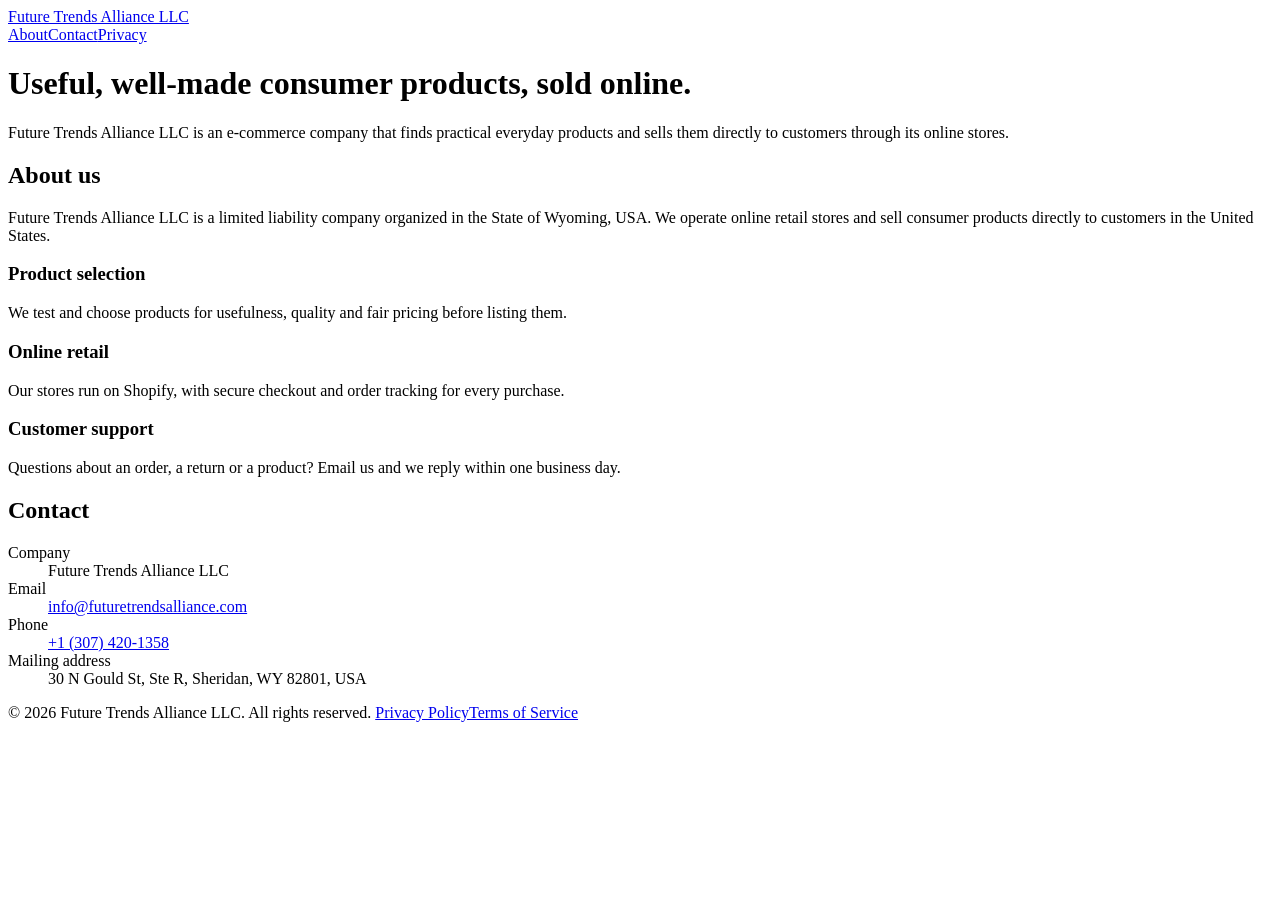
==== index.html @ 81584d47 "Create index.html" ====
<!DOCTYPE html>
<html lang="en">
<head>
<meta charset="utf-8">
<meta name="viewport" content="width=device-width, initial-scale=1">
<title>Future Trends Alliance LLC</title>
<meta name="description" content="Future Trends Alliance LLC is a Wyoming e-commerce company selling consumer products online.">
<link rel="stylesheet" href="style.css">
</head>
<body>
<header><div class="wrap">
  <a class="brand" href="/">Future Trends Alliance LLC</a>
  <nav><a href="#about">About</a><a href="#contact">Contact</a><a href="privacy.html">Privacy</a></nav>
</div></header>

<div class="hero"><div class="wrap">
  <h1>Useful, well-made consumer products, sold online.</h1>
  <p>Future Trends Alliance LLC is an e-commerce company that finds practical everyday products and sells them directly to customers through its online stores.</p>
</div></div>

<section id="about"><div class="wrap">
  <h2>About us</h2>
  <p>Future Trends Alliance LLC is a limited liability company organized in the State of Wyoming, USA. We operate online retail stores and sell consumer products directly to customers in the United States.</p>
  <div class="grid">
    <div class="card"><h3>Product selection</h3><p>We test and choose products for usefulness, quality and fair pricing before listing them.</p></div>
    <div class="card"><h3>Online retail</h3><p>Our stores run on Shopify, with secure checkout and order tracking for every purchase.</p></div>
    <div class="card"><h3>Customer support</h3><p>Questions about an order, a return or a product? Email us and we reply within one business day.</p></div>
  </div>
</div></section>

<section id="contact"><div class="wrap">
  <h2>Contact</h2>
  <dl>
    <dt>Company</dt><dd>Future Trends Alliance LLC</dd>
    <dt>Email</dt><dd><a href="mailto:info@futuretrendsalliance.com">info@futuretrendsalliance.com</a></dd>
    <dt>Phone</dt><dd><a href="tel:+13074201358">+1 (307) 420-1358</a></dd>
    <dt>Mailing address</dt><dd>30 N Gould St, Ste R, Sheridan, WY 82801, USA</dd>
  </dl>
</div></section>

<footer><div class="wrap">
  <span>© 2026 Future Trends Alliance LLC. All rights reserved.</span>
  <span><a href="privacy.html">Privacy Policy</a><a href="terms.html">Terms of Service</a></span>
</div></footer>
</body>
</html>
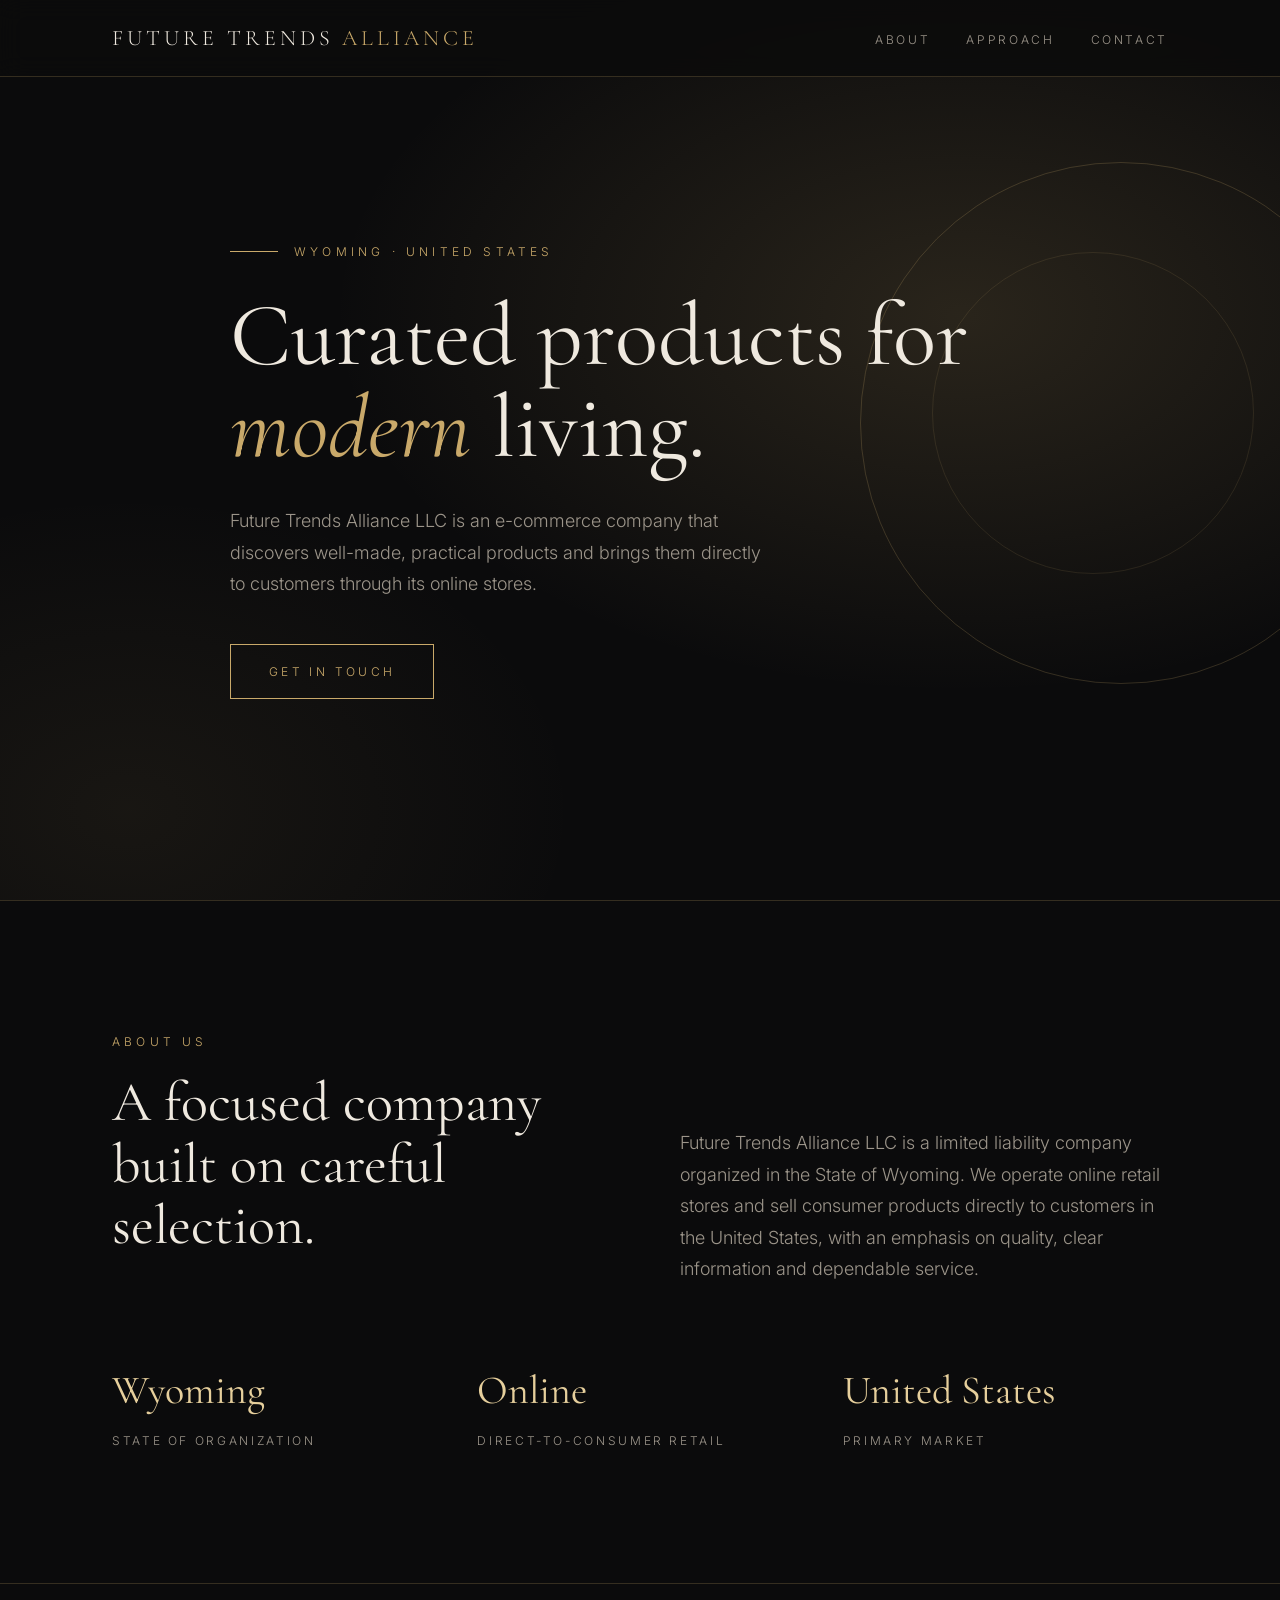
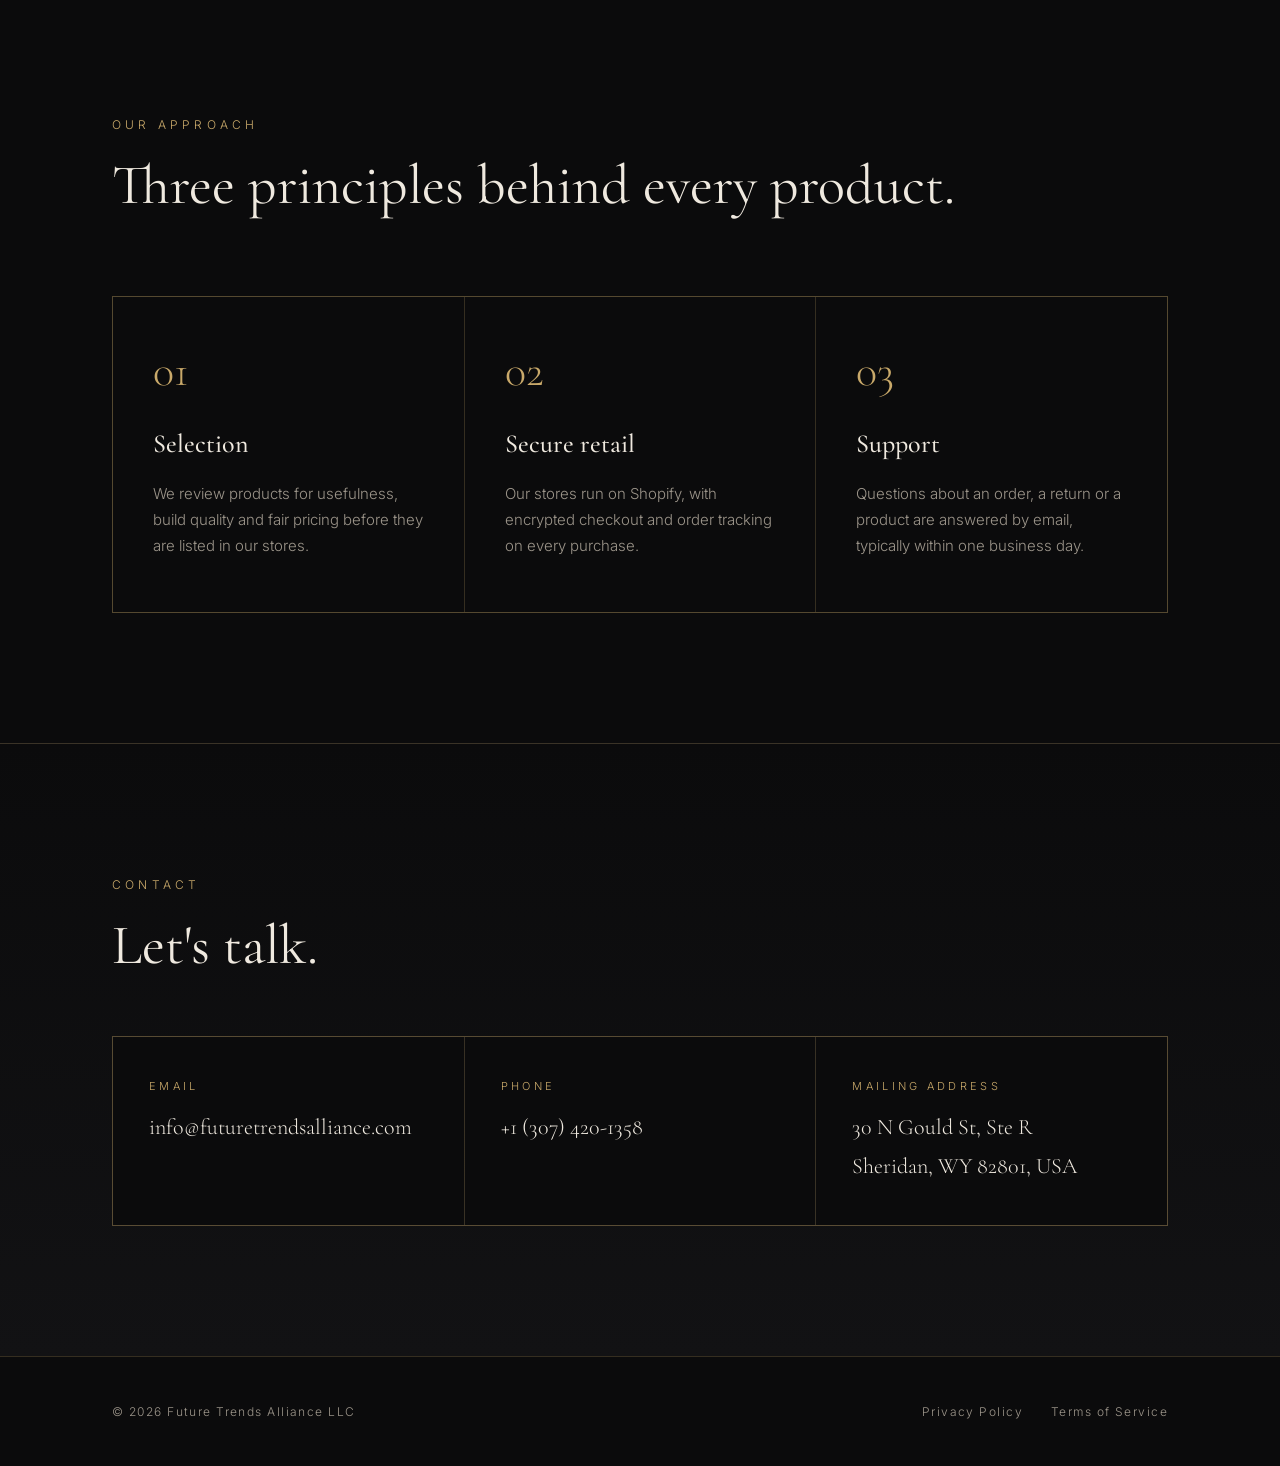
==== commit 0fc4f93a: "Update index.html" ====
--- a/index.html
+++ b/index.html
@@ -4,42 +4,59 @@
 <meta charset="utf-8">
 <meta name="viewport" content="width=device-width, initial-scale=1">
 <title>Future Trends Alliance LLC</title>
-<meta name="description" content="Future Trends Alliance LLC is a Wyoming e-commerce company selling consumer products online.">
+<meta name="description" content="Future Trends Alliance LLC is a Wyoming e-commerce company curating and selling consumer products online.">
 <link rel="stylesheet" href="style.css">
 </head>
 <body>
 <header><div class="wrap">
-  <a class="brand" href="/">Future Trends Alliance LLC</a>
-  <nav><a href="#about">About</a><a href="#contact">Contact</a><a href="privacy.html">Privacy</a></nav>
+  <a class="brand" href="/">Future Trends <span>Alliance</span></a>
+  <nav><a href="#about">About</a><a href="#approach">Approach</a><a href="#contact">Contact</a></nav>
 </div></header>
 
 <div class="hero"><div class="wrap">
-  <h1>Useful, well-made consumer products, sold online.</h1>
-  <p>Future Trends Alliance LLC is an e-commerce company that finds practical everyday products and sells them directly to customers through its online stores.</p>
+  <div class="eyebrow">Wyoming · United States</div>
+  <h1>Curated products for <em>modern</em> living.</h1>
+  <p>Future Trends Alliance LLC is an e-commerce company that discovers well-made, practical products and brings them directly to customers through its online stores.</p>
+  <a class="btn" href="#contact">Get in touch</a>
 </div></div>
 
 <section id="about"><div class="wrap">
-  <h2>About us</h2>
-  <p>Future Trends Alliance LLC is a limited liability company organized in the State of Wyoming, USA. We operate online retail stores and sell consumer products directly to customers in the United States.</p>
-  <div class="grid">
-    <div class="card"><h3>Product selection</h3><p>We test and choose products for usefulness, quality and fair pricing before listing them.</p></div>
-    <div class="card"><h3>Online retail</h3><p>Our stores run on Shopify, with secure checkout and order tracking for every purchase.</p></div>
-    <div class="card"><h3>Customer support</h3><p>Questions about an order, a return or a product? Email us and we reply within one business day.</p></div>
+  <div class="split">
+    <div>
+      <div class="label">About us</div>
+      <h2 class="serif">A focused company built on careful selection.</h2>
+    </div>
+    <p class="lead">Future Trends Alliance LLC is a limited liability company organized in the State of Wyoming. We operate online retail stores and sell consumer products directly to customers in the United States, with an emphasis on quality, clear information and dependable service.</p>
+  </div>
+  <div class="stats">
+    <div class="stat"><b>Wyoming</b><span>State of organization</span></div>
+    <div class="stat"><b>Online</b><span>Direct-to-consumer retail</span></div>
+    <div class="stat"><b>United States</b><span>Primary market</span></div>
   </div>
 </div></section>
 
-<section id="contact"><div class="wrap">
-  <h2>Contact</h2>
-  <dl>
-    <dt>Company</dt><dd>Future Trends Alliance LLC</dd>
-    <dt>Email</dt><dd><a href="mailto:info@futuretrendsalliance.com">info@futuretrendsalliance.com</a></dd>
-    <dt>Phone</dt><dd><a href="tel:+13074201358">+1 (307) 420-1358</a></dd>
-    <dt>Mailing address</dt><dd>30 N Gould St, Ste R, Sheridan, WY 82801, USA</dd>
-  </dl>
+<section id="approach"><div class="wrap">
+  <div class="label">Our approach</div>
+  <h2 class="serif">Three principles behind every product.</h2>
+  <div class="grid">
+    <div class="card"><span class="num">01</span><h3>Selection</h3><p>We review products for usefulness, build quality and fair pricing before they are listed in our stores.</p></div>
+    <div class="card"><span class="num">02</span><h3>Secure retail</h3><p>Our stores run on Shopify, with encrypted checkout and order tracking on every purchase.</p></div>
+    <div class="card"><span class="num">03</span><h3>Support</h3><p>Questions about an order, a return or a product are answered by email, typically within one business day.</p></div>
+  </div>
+</div></section>
+
+<section id="contact" class="contact"><div class="wrap">
+  <div class="label">Contact</div>
+  <h2 class="serif">Let's talk.</h2>
+  <div class="contact-grid">
+    <div><small>Email</small><a href="mailto:info@futuretrendsalliance.com">info@futuretrendsalliance.com</a></div>
+    <div><small>Phone</small><a href="tel:+13074201358">+1 (307) 420-1358</a></div>
+    <div><small>Mailing address</small><p>30 N Gould St, Ste R<br>Sheridan, WY 82801, USA</p></div>
+  </div>
 </div></section>
 
 <footer><div class="wrap">
-  <span>© 2026 Future Trends Alliance LLC. All rights reserved.</span>
+  <span>© 2026 Future Trends Alliance LLC</span>
   <span><a href="privacy.html">Privacy Policy</a><a href="terms.html">Terms of Service</a></span>
 </div></footer>
 </body>
--- a/style.css
+++ b/style.css
@@ -0,0 +1,55 @@
+@import url('https://fonts.googleapis.com/css2?family=Cormorant+Garamond:wght@400;500;600&family=Inter:wght@300;400;500&display=swap');
+:root{--bg:#0b0b0c;--bg2:#121214;--line:rgba(201,169,106,.22);--gold:#c9a96a;--gold2:#e6cf9c;--text:#efe9df;--muted:#9c958a}
+*{box-sizing:border-box;margin:0;padding:0}
+html{scroll-behavior:smooth}
+body{font-family:Inter,-apple-system,"Segoe UI",Roboto,sans-serif;font-weight:300;color:var(--text);background:var(--bg);line-height:1.75;-webkit-font-smoothing:antialiased}
+a{color:var(--gold);text-decoration:none;transition:color .3s}a:hover{color:var(--gold2)}
+.wrap{max-width:1120px;margin:0 auto;padding:0 32px}
+.serif{font-family:"Cormorant Garamond",Georgia,serif}
+header{position:fixed;top:0;left:0;right:0;z-index:10;background:rgba(11,11,12,.82);backdrop-filter:blur(12px);border-bottom:1px solid var(--line)}
+header .wrap{display:flex;justify-content:space-between;align-items:center;height:76px}
+.brand{font-family:"Cormorant Garamond",serif;font-size:22px;letter-spacing:.18em;text-transform:uppercase;color:var(--text)}
+.brand span{color:var(--gold)}
+nav a{margin-left:36px;color:var(--muted);font-size:12px;letter-spacing:.22em;text-transform:uppercase}
+nav a:hover{color:var(--gold)}
+.hero{min-height:100vh;display:flex;align-items:center;position:relative;overflow:hidden;padding:140px 0 100px;
+  background:radial-gradient(ellipse 70% 60% at 75% 35%,rgba(201,169,106,.16),transparent 70%),radial-gradient(ellipse 50% 50% at 10% 90%,rgba(201,169,106,.07),transparent 70%),var(--bg)}
+.hero::after{content:"";position:absolute;right:-8%;top:18%;width:520px;height:520px;border:1px solid var(--line);border-radius:50%}
+.hero::before{content:"";position:absolute;right:2%;top:28%;width:320px;height:320px;border:1px solid rgba(201,169,106,.12);border-radius:50%}
+.eyebrow{font-size:12px;letter-spacing:.35em;text-transform:uppercase;color:var(--gold);margin-bottom:28px;display:flex;align-items:center;gap:16px}
+.eyebrow::before{content:"";width:48px;height:1px;background:var(--gold)}
+.hero h1{font-family:"Cormorant Garamond",serif;font-weight:400;font-size:clamp(44px,7vw,92px);line-height:1.02;max-width:820px;margin-bottom:32px;position:relative;z-index:1}
+.hero h1 em{font-style:italic;color:var(--gold)}
+.hero p{font-size:18px;color:var(--muted);max-width:540px;position:relative;z-index:1}
+.btn{display:inline-block;margin-top:44px;padding:16px 38px;border:1px solid var(--gold);color:var(--gold);font-size:12px;letter-spacing:.28em;text-transform:uppercase;position:relative;z-index:1;transition:all .35s}
+.btn:hover{background:var(--gold);color:var(--bg)}
+section{padding:130px 0;border-top:1px solid var(--line)}
+.label{font-size:12px;letter-spacing:.35em;text-transform:uppercase;color:var(--gold);margin-bottom:20px}
+h2{font-family:"Cormorant Garamond",serif;font-weight:400;font-size:clamp(34px,4.5vw,56px);line-height:1.1;margin-bottom:28px}
+.lead{font-size:18px;color:var(--muted);max-width:680px}
+.split{display:grid;grid-template-columns:1fr 1fr;gap:80px;align-items:end}
+.grid{display:grid;grid-template-columns:repeat(3,1fr);gap:1px;background:var(--line);margin-top:80px;border:1px solid var(--line)}
+.card{background:var(--bg);padding:52px 40px;transition:background .4s}
+.card:hover{background:var(--bg2)}
+.num{font-family:"Cormorant Garamond",serif;font-size:44px;color:var(--gold);line-height:1;margin-bottom:28px;display:block}
+.card h3{font-family:"Cormorant Garamond",serif;font-weight:500;font-size:26px;margin-bottom:14px}
+.card p{color:var(--muted);font-size:15px}
+.stats{display:grid;grid-template-columns:repeat(3,1fr);gap:40px;margin-top:70px}
+.stat b{display:block;font-family:"Cormorant Garamond",serif;font-weight:400;font-size:40px;color:var(--gold2)}
+.stat span{font-size:12px;letter-spacing:.22em;text-transform:uppercase;color:var(--muted)}
+.contact{background:linear-gradient(180deg,var(--bg),var(--bg2))}
+.contact-grid{display:grid;grid-template-columns:repeat(3,1fr);gap:1px;background:var(--line);border:1px solid var(--line);margin-top:60px}
+.contact-grid div{background:var(--bg);padding:40px 36px}
+.contact-grid small{display:block;font-size:11px;letter-spacing:.3em;text-transform:uppercase;color:var(--gold);margin-bottom:12px}
+.contact-grid a,.contact-grid p{font-family:"Cormorant Garamond",serif;font-size:22px;color:var(--text)}
+footer{padding:44px 0;border-top:1px solid var(--line);font-size:12px;letter-spacing:.12em;color:var(--muted)}
+footer .wrap{display:flex;justify-content:space-between;flex-wrap:wrap;gap:16px}
+footer a{color:var(--muted);margin-left:28px}footer a:hover{color:var(--gold)}
+.doc{padding:170px 0 110px}
+.doc h1{font-family:"Cormorant Garamond",serif;font-weight:400;font-size:clamp(40px,5vw,64px);margin-bottom:10px}
+.doc .date{color:var(--gold);font-size:12px;letter-spacing:.25em;text-transform:uppercase;margin-bottom:50px}
+.doc h2{font-size:28px;margin:44px 0 12px}
+.doc p,.doc li{color:var(--muted);margin-bottom:12px;max-width:760px}
+.doc ul{padding-left:22px}.doc li::marker{color:var(--gold)}
+@media(max-width:860px){.split,.grid,.stats,.contact-grid{grid-template-columns:1fr}.split{gap:20px}nav a{margin-left:18px;font-size:11px}.hero::after,.hero::before{display:none}section{padding:90px 0}}
+@media(max-width:520px){nav a:not(:last-child){display:none}.brand{font-size:17px}}
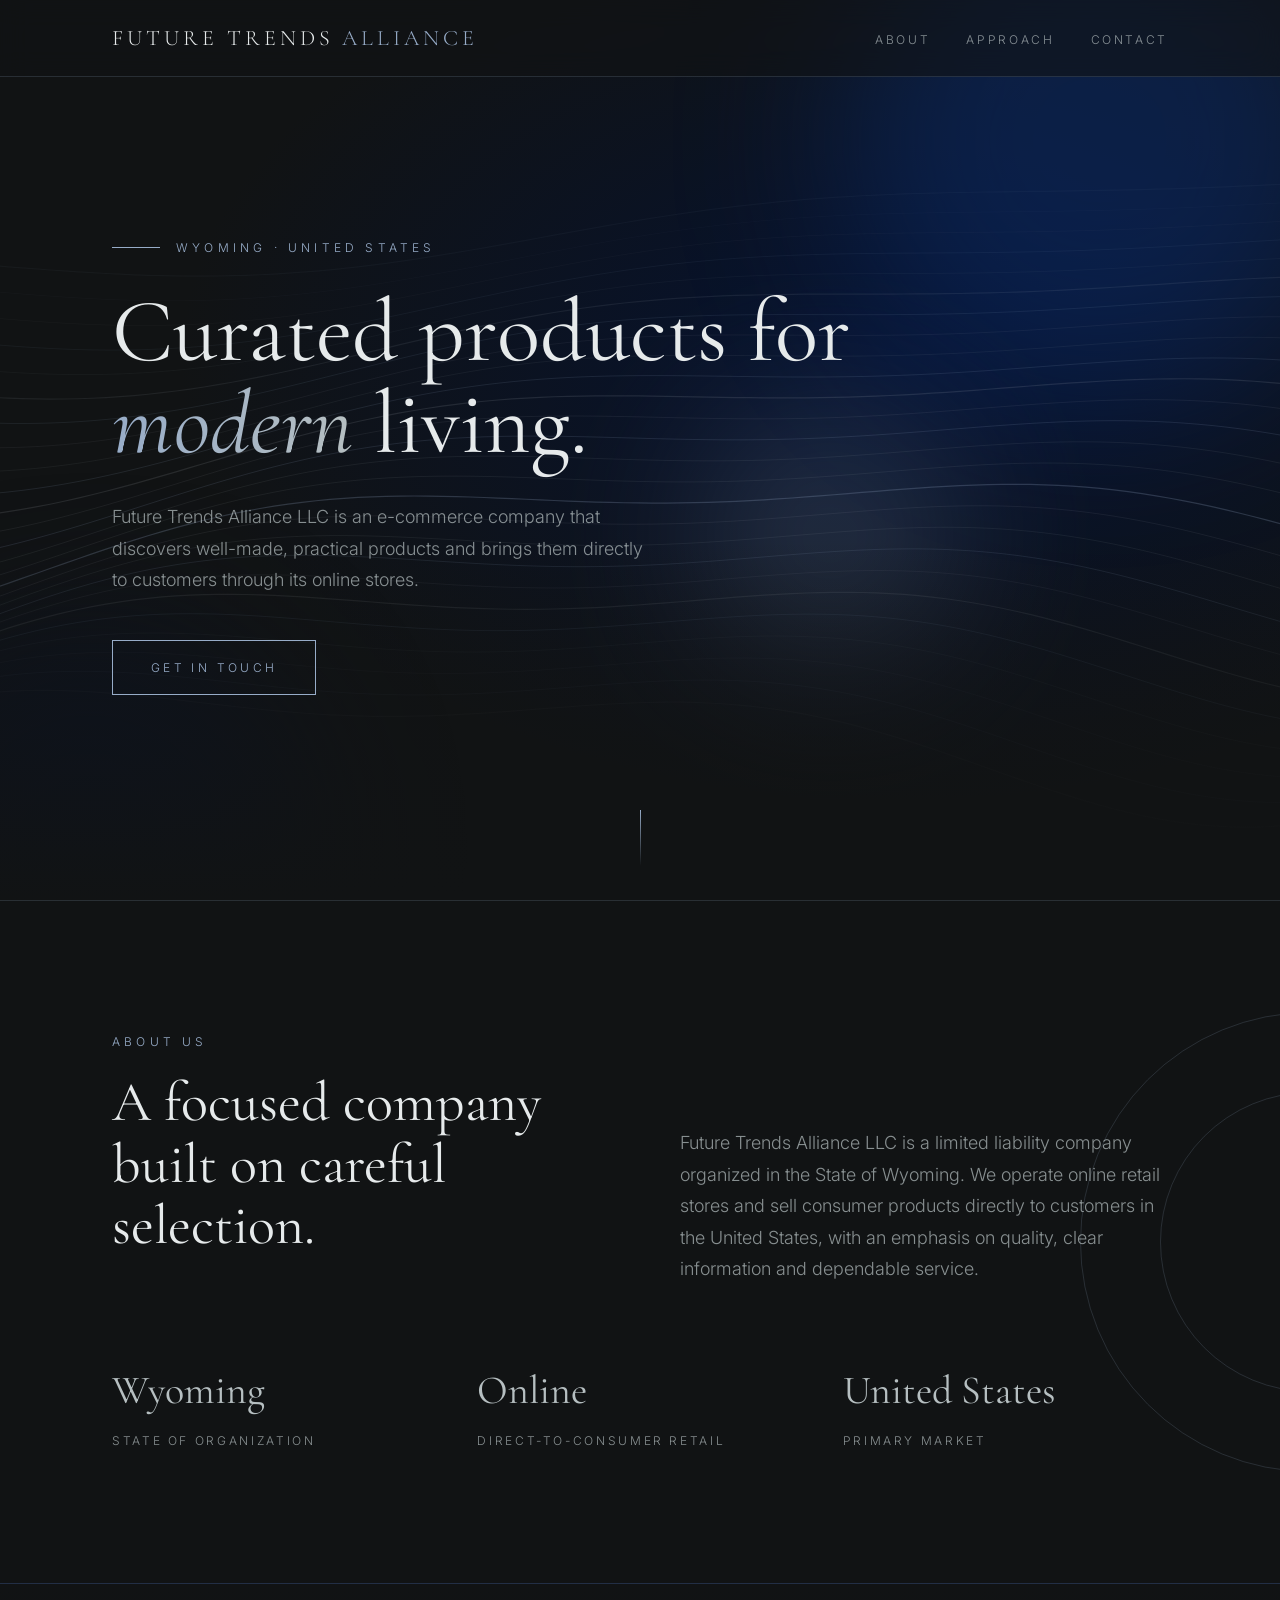
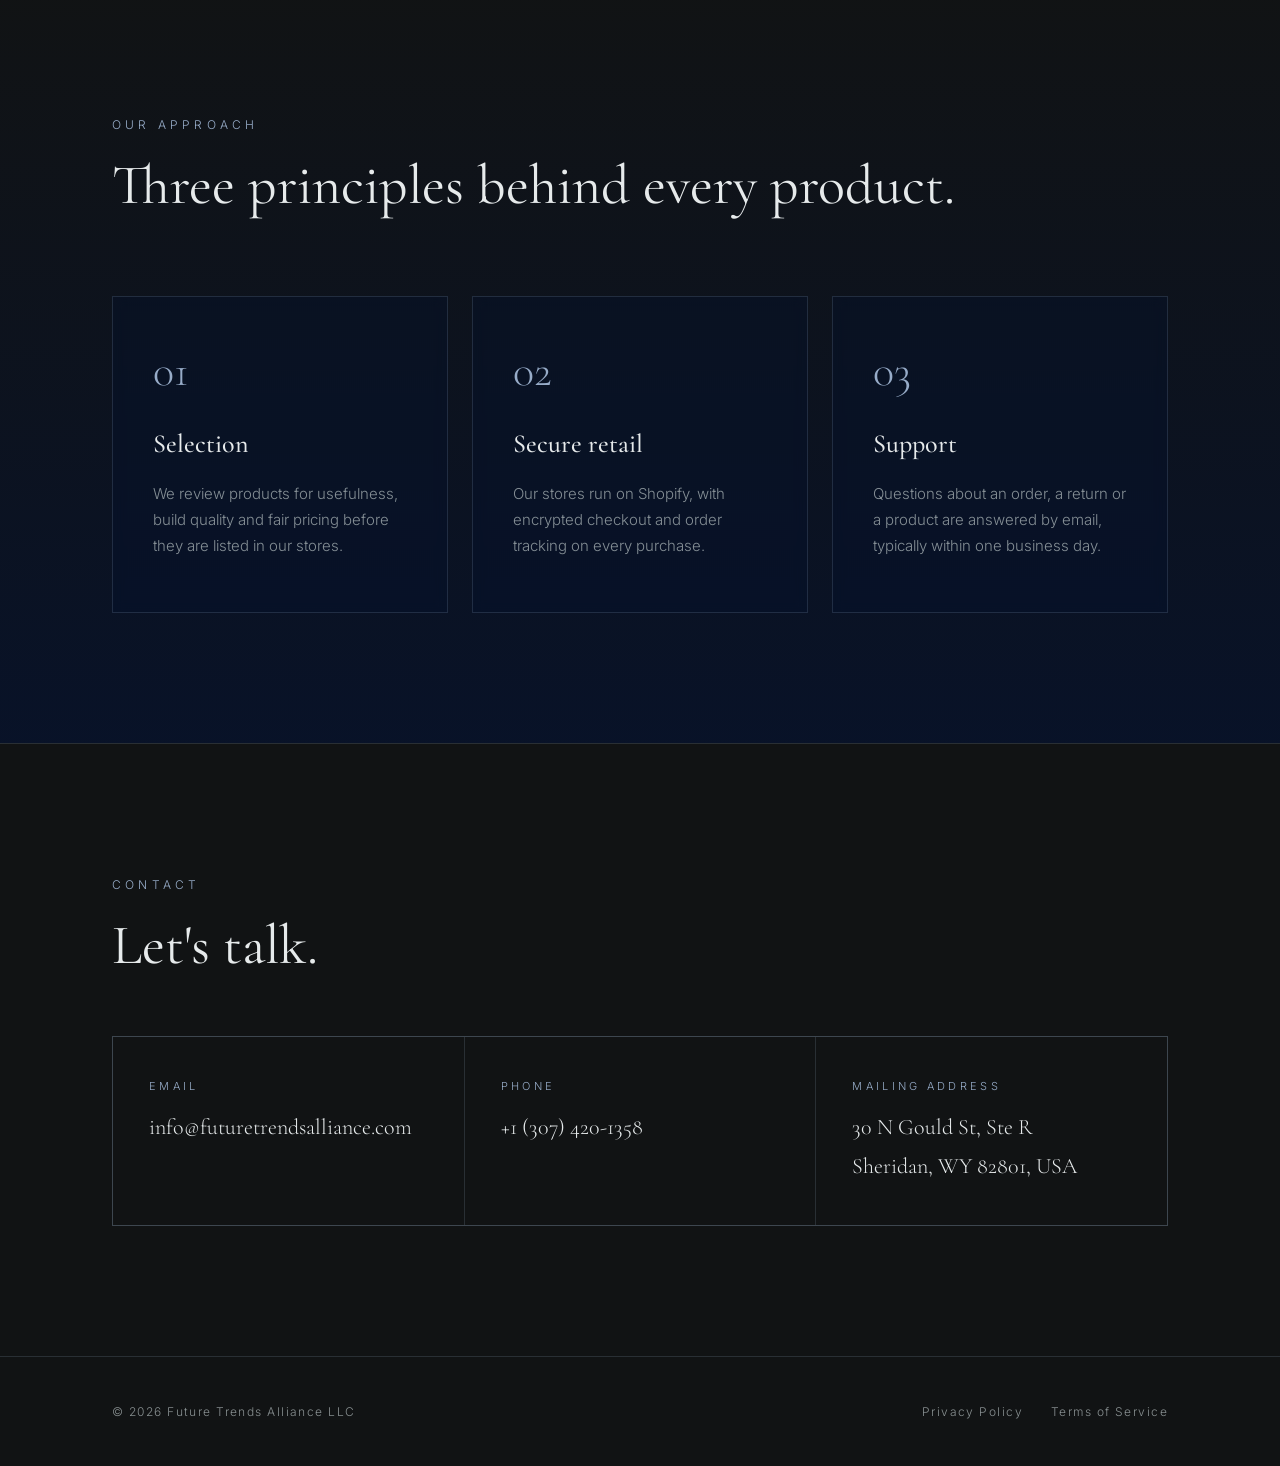
==== commit 037bffba: "Update index.html" ====
--- a/index.html
+++ b/index.html
@@ -5,7 +5,9 @@
 <meta name="viewport" content="width=device-width, initial-scale=1">
 <title>Future Trends Alliance LLC</title>
 <meta name="description" content="Future Trends Alliance LLC is a Wyoming e-commerce company curating and selling consumer products online.">
+<meta name="theme-color" content="#111314">
 <link rel="stylesheet" href="style.css">
+<script>document.documentElement.className="js"</script>
 </head>
 <body>
 <header><div class="wrap">
@@ -13,42 +15,50 @@
   <nav><a href="#about">About</a><a href="#approach">Approach</a><a href="#contact">Contact</a></nav>
 </div></header>
 
-<div class="hero"><div class="wrap">
-  <div class="eyebrow">Wyoming · United States</div>
-  <h1>Curated products for <em>modern</em> living.</h1>
-  <p>Future Trends Alliance LLC is an e-commerce company that discovers well-made, practical products and brings them directly to customers through its online stores.</p>
-  <a class="btn" href="#contact">Get in touch</a>
-</div></div>
+<div class="hero">
+  <div class="blob b1"></div><div class="blob b2"></div><div class="blob b3"></div>
+  <canvas id="flow" aria-hidden="true"></canvas>
+  <div class="wrap">
+    <div class="eyebrow rise">Wyoming · United States</div>
+    <h1 class="rise d1">Curated products for <em>modern</em> living.</h1>
+    <p class="rise d2">Future Trends Alliance LLC is an e-commerce company that discovers well-made, practical products and brings them directly to customers through its online stores.</p>
+    <a class="btn rise d3" href="#contact">Get in touch</a>
+  </div>
+  <div class="scroll" aria-hidden="true"></div>
+</div>
 
-<section id="about"><div class="wrap">
-  <div class="split">
-    <div>
-      <div class="label">About us</div>
-      <h2 class="serif">A focused company built on careful selection.</h2>
+<section id="about">
+  <div class="ring" aria-hidden="true"></div><div class="ring r2" aria-hidden="true"></div>
+  <div class="wrap">
+    <div class="split">
+      <div>
+        <div class="label reveal">About us</div>
+        <h2 class="reveal d1">A focused company built on careful selection.</h2>
+      </div>
+      <p class="lead reveal d2">Future Trends Alliance LLC is a limited liability company organized in the State of Wyoming. We operate online retail stores and sell consumer products directly to customers in the United States, with an emphasis on quality, clear information and dependable service.</p>
     </div>
-    <p class="lead">Future Trends Alliance LLC is a limited liability company organized in the State of Wyoming. We operate online retail stores and sell consumer products directly to customers in the United States, with an emphasis on quality, clear information and dependable service.</p>
+    <div class="stats">
+      <div class="stat reveal"><b>Wyoming</b><span>State of organization</span></div>
+      <div class="stat reveal d1"><b>Online</b><span>Direct-to-consumer retail</span></div>
+      <div class="stat reveal d2"><b>United States</b><span>Primary market</span></div>
+    </div>
   </div>
-  <div class="stats">
-    <div class="stat"><b>Wyoming</b><span>State of organization</span></div>
-    <div class="stat"><b>Online</b><span>Direct-to-consumer retail</span></div>
-    <div class="stat"><b>United States</b><span>Primary market</span></div>
+</section>
+
+<section id="approach" class="approach"><div class="wrap">
+  <div class="label reveal">Our approach</div>
+  <h2 class="reveal d1">Three principles behind every product.</h2>
+  <div class="grid">
+    <div class="card reveal"><span class="num">01</span><h3>Selection</h3><p>We review products for usefulness, build quality and fair pricing before they are listed in our stores.</p></div>
+    <div class="card reveal d1"><span class="num">02</span><h3>Secure retail</h3><p>Our stores run on Shopify, with encrypted checkout and order tracking on every purchase.</p></div>
+    <div class="card reveal d2"><span class="num">03</span><h3>Support</h3><p>Questions about an order, a return or a product are answered by email, typically within one business day.</p></div>
   </div>
 </div></section>
 
-<section id="approach"><div class="wrap">
-  <div class="label">Our approach</div>
-  <h2 class="serif">Three principles behind every product.</h2>
-  <div class="grid">
-    <div class="card"><span class="num">01</span><h3>Selection</h3><p>We review products for usefulness, build quality and fair pricing before they are listed in our stores.</p></div>
-    <div class="card"><span class="num">02</span><h3>Secure retail</h3><p>Our stores run on Shopify, with encrypted checkout and order tracking on every purchase.</p></div>
-    <div class="card"><span class="num">03</span><h3>Support</h3><p>Questions about an order, a return or a product are answered by email, typically within one business day.</p></div>
-  </div>
-</div></section>
-
-<section id="contact" class="contact"><div class="wrap">
-  <div class="label">Contact</div>
-  <h2 class="serif">Let's talk.</h2>
-  <div class="contact-grid">
+<section id="contact"><div class="wrap">
+  <div class="label reveal">Contact</div>
+  <h2 class="reveal d1">Let's talk.</h2>
+  <div class="contact-grid reveal d2">
     <div><small>Email</small><a href="mailto:info@futuretrendsalliance.com">info@futuretrendsalliance.com</a></div>
     <div><small>Phone</small><a href="tel:+13074201358">+1 (307) 420-1358</a></div>
     <div><small>Mailing address</small><p>30 N Gould St, Ste R<br>Sheridan, WY 82801, USA</p></div>
@@ -59,5 +69,6 @@
   <span>© 2026 Future Trends Alliance LLC</span>
   <span><a href="privacy.html">Privacy Policy</a><a href="terms.html">Terms of Service</a></span>
 </div></footer>
+<script src="script.js"></script>
 </body>
 </html>
--- a/style.css
+++ b/style.css
@@ -1,55 +1,76 @@
-@import url('https://fonts.googleapis.com/css2?family=Cormorant+Garamond:wght@400;500;600&family=Inter:wght@300;400;500&display=swap');
-:root{--bg:#0b0b0c;--bg2:#121214;--line:rgba(201,169,106,.22);--gold:#c9a96a;--gold2:#e6cf9c;--text:#efe9df;--muted:#9c958a}
+@import url('https://fonts.googleapis.com/css2?family=Cormorant+Garamond:ital,wght@0,400;0,500;1,400&family=Inter:wght@300;400;500&display=swap');
+/* Palette: Sanzo Wada, A Dictionary of Color Combinations - #139 (Deep Indigo, Salvia Blue, Neutral Gray) with Black from #69/#221 */
+:root{--black:#111314;--indigo:#051230;--salvia:#97acc8;--gray:#b6bfc1;--line:rgba(151,172,200,.18);--muted:rgba(182,191,193,.72);--text:#e6eaeb}
 *{box-sizing:border-box;margin:0;padding:0}
 html{scroll-behavior:smooth}
-body{font-family:Inter,-apple-system,"Segoe UI",Roboto,sans-serif;font-weight:300;color:var(--text);background:var(--bg);line-height:1.75;-webkit-font-smoothing:antialiased}
-a{color:var(--gold);text-decoration:none;transition:color .3s}a:hover{color:var(--gold2)}
-.wrap{max-width:1120px;margin:0 auto;padding:0 32px}
-.serif{font-family:"Cormorant Garamond",Georgia,serif}
-header{position:fixed;top:0;left:0;right:0;z-index:10;background:rgba(11,11,12,.82);backdrop-filter:blur(12px);border-bottom:1px solid var(--line)}
+body{font-family:Inter,-apple-system,"Segoe UI",Roboto,sans-serif;font-weight:300;color:var(--text);background:var(--black);line-height:1.75;-webkit-font-smoothing:antialiased;overflow-x:hidden}
+a{color:var(--salvia);text-decoration:none;transition:color .3s}a:hover{color:#fff}
+.wrap{max-width:1120px;margin:0 auto;padding:0 32px;position:relative;z-index:2}
+header{position:fixed;top:0;left:0;right:0;z-index:20;background:rgba(17,19,20,.6);backdrop-filter:blur(14px);border-bottom:1px solid var(--line)}
 header .wrap{display:flex;justify-content:space-between;align-items:center;height:76px}
 .brand{font-family:"Cormorant Garamond",serif;font-size:22px;letter-spacing:.18em;text-transform:uppercase;color:var(--text)}
-.brand span{color:var(--gold)}
+.brand span{color:var(--salvia)}
 nav a{margin-left:36px;color:var(--muted);font-size:12px;letter-spacing:.22em;text-transform:uppercase}
-nav a:hover{color:var(--gold)}
-.hero{min-height:100vh;display:flex;align-items:center;position:relative;overflow:hidden;padding:140px 0 100px;
-  background:radial-gradient(ellipse 70% 60% at 75% 35%,rgba(201,169,106,.16),transparent 70%),radial-gradient(ellipse 50% 50% at 10% 90%,rgba(201,169,106,.07),transparent 70%),var(--bg)}
-.hero::after{content:"";position:absolute;right:-8%;top:18%;width:520px;height:520px;border:1px solid var(--line);border-radius:50%}
-.hero::before{content:"";position:absolute;right:2%;top:28%;width:320px;height:320px;border:1px solid rgba(201,169,106,.12);border-radius:50%}
-.eyebrow{font-size:12px;letter-spacing:.35em;text-transform:uppercase;color:var(--gold);margin-bottom:28px;display:flex;align-items:center;gap:16px}
-.eyebrow::before{content:"";width:48px;height:1px;background:var(--gold)}
-.hero h1{font-family:"Cormorant Garamond",serif;font-weight:400;font-size:clamp(44px,7vw,92px);line-height:1.02;max-width:820px;margin-bottom:32px;position:relative;z-index:1}
-.hero h1 em{font-style:italic;color:var(--gold)}
-.hero p{font-size:18px;color:var(--muted);max-width:540px;position:relative;z-index:1}
-.btn{display:inline-block;margin-top:44px;padding:16px 38px;border:1px solid var(--gold);color:var(--gold);font-size:12px;letter-spacing:.28em;text-transform:uppercase;position:relative;z-index:1;transition:all .35s}
-.btn:hover{background:var(--gold);color:var(--bg)}
-section{padding:130px 0;border-top:1px solid var(--line)}
-.label{font-size:12px;letter-spacing:.35em;text-transform:uppercase;color:var(--gold);margin-bottom:20px}
+nav a:hover{color:var(--salvia)}
+.hero{min-height:min(100vh,940px);display:flex;align-items:center;position:relative;overflow:hidden;padding:140px 0 100px;background:radial-gradient(ellipse 80% 70% at 70% 40%,var(--indigo),var(--black) 70%)}
+.hero .wrap{width:100%}
+#flow{position:absolute;inset:0;width:100%;height:100%;z-index:1;opacity:.9}
+.blob{position:absolute;border-radius:50%;filter:blur(80px);opacity:.55;z-index:0;animation:drift 22s ease-in-out infinite alternate}
+.blob.b1{width:520px;height:520px;background:#0b2a66;top:-120px;right:-80px}
+.blob.b2{width:420px;height:420px;background:var(--indigo);bottom:-160px;left:-120px;animation-duration:28s;animation-delay:-6s}
+.blob.b3{width:260px;height:260px;background:rgba(151,172,200,.35);top:45%;right:25%;animation-duration:18s;animation-delay:-3s}
+@keyframes drift{0%{transform:translate(0,0) scale(1)}50%{transform:translate(-60px,40px) scale(1.12)}100%{transform:translate(40px,-30px) scale(.95)}}
+.hero::after{content:"";position:absolute;inset:0;z-index:1;background:linear-gradient(180deg,transparent 60%,var(--black));pointer-events:none}
+.eyebrow{font-size:12px;letter-spacing:.35em;text-transform:uppercase;color:var(--salvia);margin-bottom:28px;display:flex;align-items:center;gap:16px}
+.eyebrow::before{content:"";width:48px;height:1px;background:var(--salvia)}
+.hero h1{font-family:"Cormorant Garamond",serif;font-weight:400;font-size:clamp(44px,7vw,94px);line-height:1.02;max-width:840px;margin-bottom:32px}
+.hero h1 em{font-style:italic;background:linear-gradient(90deg,var(--salvia),var(--gray),var(--salvia));background-size:200% auto;-webkit-background-clip:text;background-clip:text;color:transparent;animation:shine 6s linear infinite}
+@keyframes shine{to{background-position:200% center}}
+.hero p{font-size:18px;color:var(--muted);max-width:540px}
+.btn{display:inline-block;margin-top:44px;padding:16px 38px;border:1px solid var(--salvia);color:var(--salvia);font-size:12px;letter-spacing:.28em;text-transform:uppercase;position:relative;overflow:hidden;z-index:0;transition:color .4s}
+.btn::before{content:"";position:absolute;inset:0;background:var(--salvia);transform:translateX(-101%);transition:transform .45s cubic-bezier(.7,0,.2,1);z-index:-1}
+.btn:hover{color:var(--black)}.btn:hover::before{transform:none}
+.scroll{position:absolute;left:50%;bottom:34px;z-index:2;width:1px;height:56px;background:linear-gradient(var(--salvia),transparent);animation:pulse 2.4s ease-in-out infinite}
+@keyframes pulse{0%,100%{opacity:.2;transform:scaleY(.6);transform-origin:top}50%{opacity:1;transform:scaleY(1)}}
+section{padding:130px 0;border-top:1px solid var(--line);position:relative;overflow:hidden}
+.label{font-size:12px;letter-spacing:.35em;text-transform:uppercase;color:var(--salvia);margin-bottom:20px}
 h2{font-family:"Cormorant Garamond",serif;font-weight:400;font-size:clamp(34px,4.5vw,56px);line-height:1.1;margin-bottom:28px}
 .lead{font-size:18px;color:var(--muted);max-width:680px}
 .split{display:grid;grid-template-columns:1fr 1fr;gap:80px;align-items:end}
-.grid{display:grid;grid-template-columns:repeat(3,1fr);gap:1px;background:var(--line);margin-top:80px;border:1px solid var(--line)}
-.card{background:var(--bg);padding:52px 40px;transition:background .4s}
-.card:hover{background:var(--bg2)}
-.num{font-family:"Cormorant Garamond",serif;font-size:44px;color:var(--gold);line-height:1;margin-bottom:28px;display:block}
+.ring{position:absolute;right:-260px;top:50%;width:460px;height:460px;margin-top:-230px;border:1px solid var(--line);border-radius:50%;z-index:0;animation:spin 40s linear infinite}
+.ring::before{content:"";position:absolute;top:-5px;left:50%;width:9px;height:9px;border-radius:50%;background:var(--salvia);box-shadow:0 0 18px var(--salvia)}
+.ring.r2{width:300px;height:300px;margin-top:-150px;right:-180px;animation-duration:26s;animation-direction:reverse}
+@keyframes spin{to{transform:rotate(360deg)}}
+.stats{display:grid;grid-template-columns:repeat(3,1fr);gap:40px;margin-top:70px}
+.stat b{display:block;font-family:"Cormorant Garamond",serif;font-weight:400;font-size:40px;color:var(--gray)}
+.stat span{font-size:12px;letter-spacing:.22em;text-transform:uppercase;color:var(--muted)}
+.approach{background:linear-gradient(180deg,var(--black),var(--indigo) 140%)}
+.grid{display:grid;grid-template-columns:repeat(3,1fr);gap:24px;margin-top:80px}
+.card{position:relative;padding:52px 40px;border:1px solid var(--line);background:rgba(5,18,48,.35);backdrop-filter:blur(6px);overflow:hidden;transition:transform .5s,border-color .5s,opacity 1s}
+.card::before{content:"";position:absolute;width:300px;height:300px;left:var(--x,50%);top:var(--y,50%);transform:translate(-50%,-50%);background:radial-gradient(circle,rgba(151,172,200,.22),transparent 65%);opacity:0;transition:opacity .4s;pointer-events:none}
+.card:hover{transform:translateY(-6px);border-color:rgba(151,172,200,.45)}.card:hover::before{opacity:1}
+.num{font-family:"Cormorant Garamond",serif;font-size:44px;color:var(--salvia);line-height:1;margin-bottom:28px;display:block}
 .card h3{font-family:"Cormorant Garamond",serif;font-weight:500;font-size:26px;margin-bottom:14px}
 .card p{color:var(--muted);font-size:15px}
-.stats{display:grid;grid-template-columns:repeat(3,1fr);gap:40px;margin-top:70px}
-.stat b{display:block;font-family:"Cormorant Garamond",serif;font-weight:400;font-size:40px;color:var(--gold2)}
-.stat span{font-size:12px;letter-spacing:.22em;text-transform:uppercase;color:var(--muted)}
-.contact{background:linear-gradient(180deg,var(--bg),var(--bg2))}
 .contact-grid{display:grid;grid-template-columns:repeat(3,1fr);gap:1px;background:var(--line);border:1px solid var(--line);margin-top:60px}
-.contact-grid div{background:var(--bg);padding:40px 36px}
-.contact-grid small{display:block;font-size:11px;letter-spacing:.3em;text-transform:uppercase;color:var(--gold);margin-bottom:12px}
+.contact-grid div{background:var(--black);padding:40px 36px;transition:background .4s}
+.contact-grid div:hover{background:var(--indigo)}
+.contact-grid small{display:block;font-size:11px;letter-spacing:.3em;text-transform:uppercase;color:var(--salvia);margin-bottom:12px}
 .contact-grid a,.contact-grid p{font-family:"Cormorant Garamond",serif;font-size:22px;color:var(--text)}
+.js .reveal{opacity:0;transform:translateY(40px);transition:opacity 1s ease,transform 1s cubic-bezier(.2,.7,.2,1)}
+.js .reveal.in{opacity:1;transform:none}
+.rise{opacity:0;animation:rise 1.2s cubic-bezier(.2,.7,.2,1) forwards}.rise.d1{animation-delay:.15s}.rise.d2{animation-delay:.3s}.rise.d3{animation-delay:.45s}
+@keyframes rise{from{opacity:0;transform:translateY(40px)}to{opacity:1;transform:none}}
+.reveal.d1{transition-delay:.12s}.reveal.d2{transition-delay:.24s}.reveal.d3{transition-delay:.36s}
 footer{padding:44px 0;border-top:1px solid var(--line);font-size:12px;letter-spacing:.12em;color:var(--muted)}
 footer .wrap{display:flex;justify-content:space-between;flex-wrap:wrap;gap:16px}
-footer a{color:var(--muted);margin-left:28px}footer a:hover{color:var(--gold)}
-.doc{padding:170px 0 110px}
+footer a{color:var(--muted);margin-left:28px}footer a:hover{color:var(--salvia)}
+.doc{padding:170px 0 110px;background:radial-gradient(ellipse 60% 40% at 80% 0%,var(--indigo),transparent 70%)}
 .doc h1{font-family:"Cormorant Garamond",serif;font-weight:400;font-size:clamp(40px,5vw,64px);margin-bottom:10px}
-.doc .date{color:var(--gold);font-size:12px;letter-spacing:.25em;text-transform:uppercase;margin-bottom:50px}
+.doc .date{color:var(--salvia);font-size:12px;letter-spacing:.25em;text-transform:uppercase;margin-bottom:50px}
 .doc h2{font-size:28px;margin:44px 0 12px}
 .doc p,.doc li{color:var(--muted);margin-bottom:12px;max-width:760px}
-.doc ul{padding-left:22px}.doc li::marker{color:var(--gold)}
-@media(max-width:860px){.split,.grid,.stats,.contact-grid{grid-template-columns:1fr}.split{gap:20px}nav a{margin-left:18px;font-size:11px}.hero::after,.hero::before{display:none}section{padding:90px 0}}
+.doc ul{padding-left:22px}.doc li::marker{color:var(--salvia)}
+@media(max-width:860px){.split,.grid,.stats,.contact-grid{grid-template-columns:1fr}.split{gap:20px}nav a{margin-left:18px;font-size:11px}.ring{display:none}section{padding:90px 0}}
 @media(max-width:520px){nav a:not(:last-child){display:none}.brand{font-size:17px}}
+@media(prefers-reduced-motion:reduce){*,*::before,*::after{animation:none!important;transition:none!important}.js .reveal,.rise{opacity:1;transform:none}}
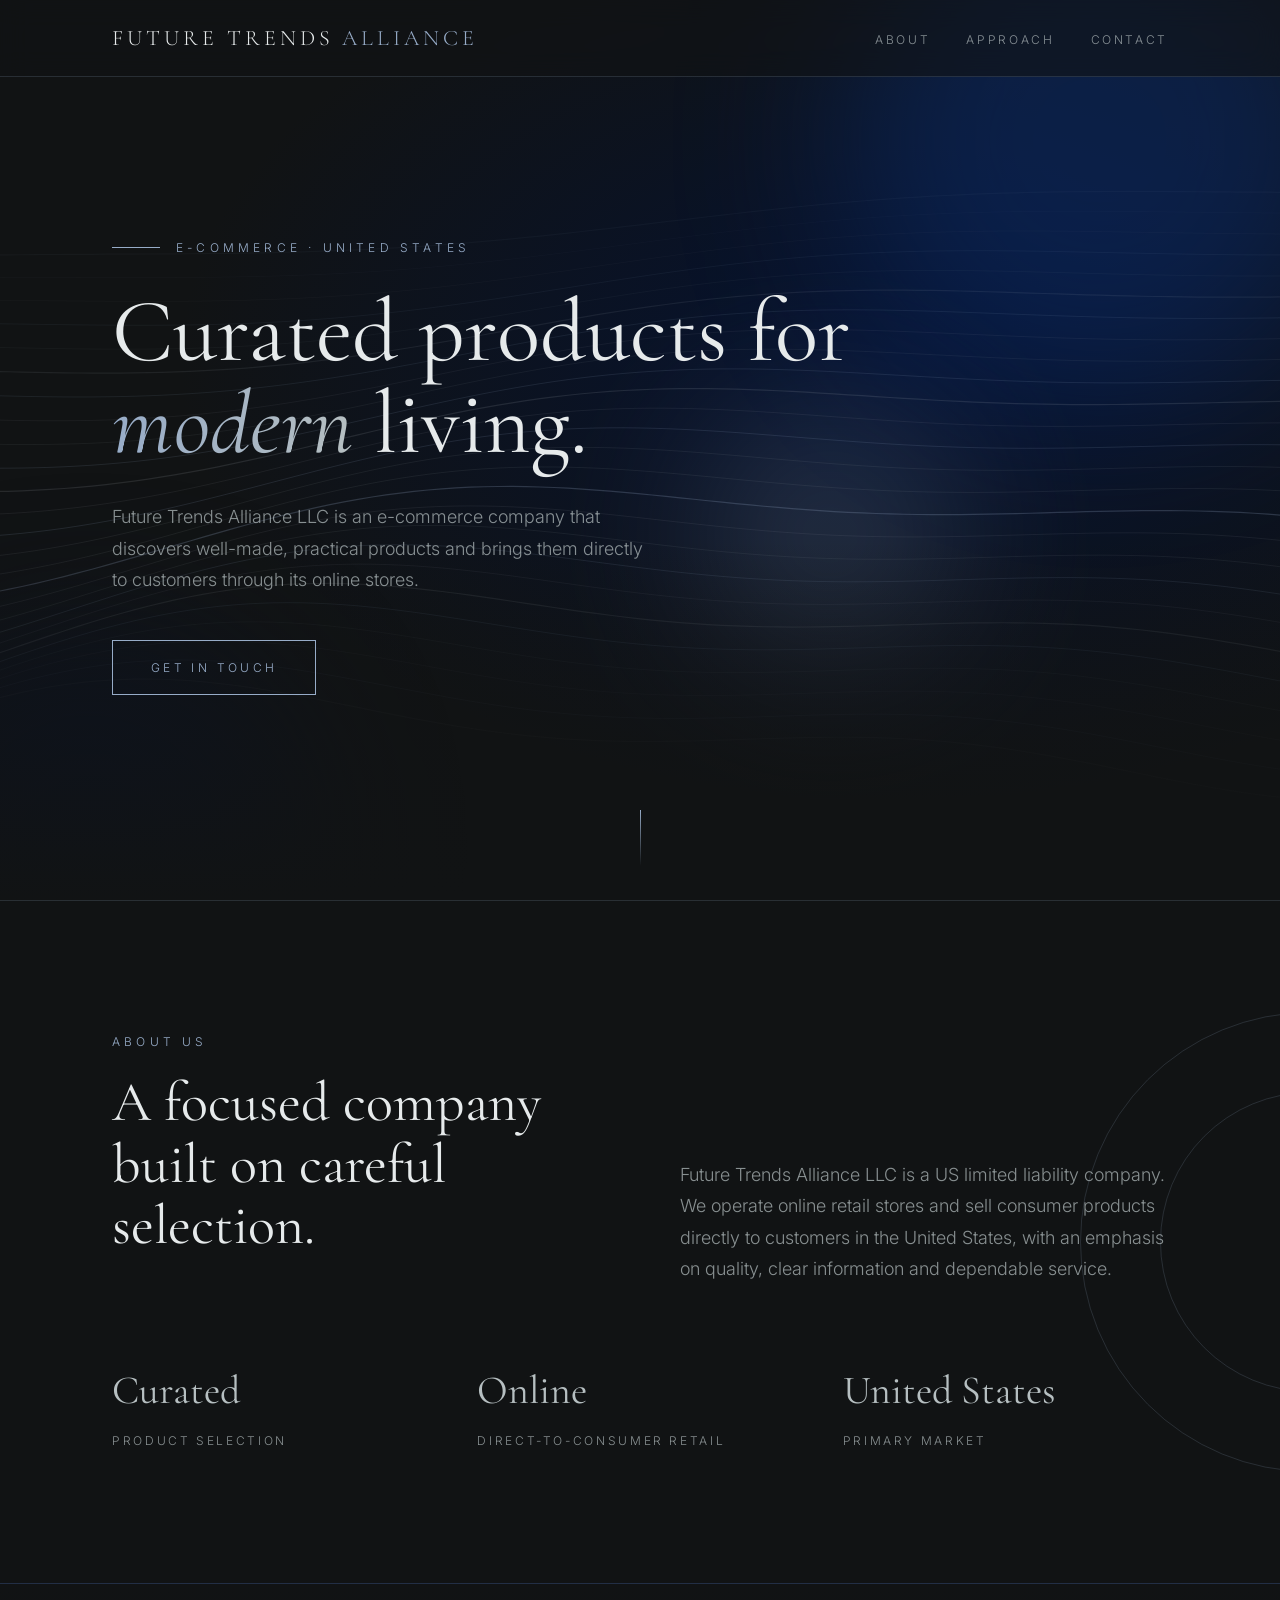
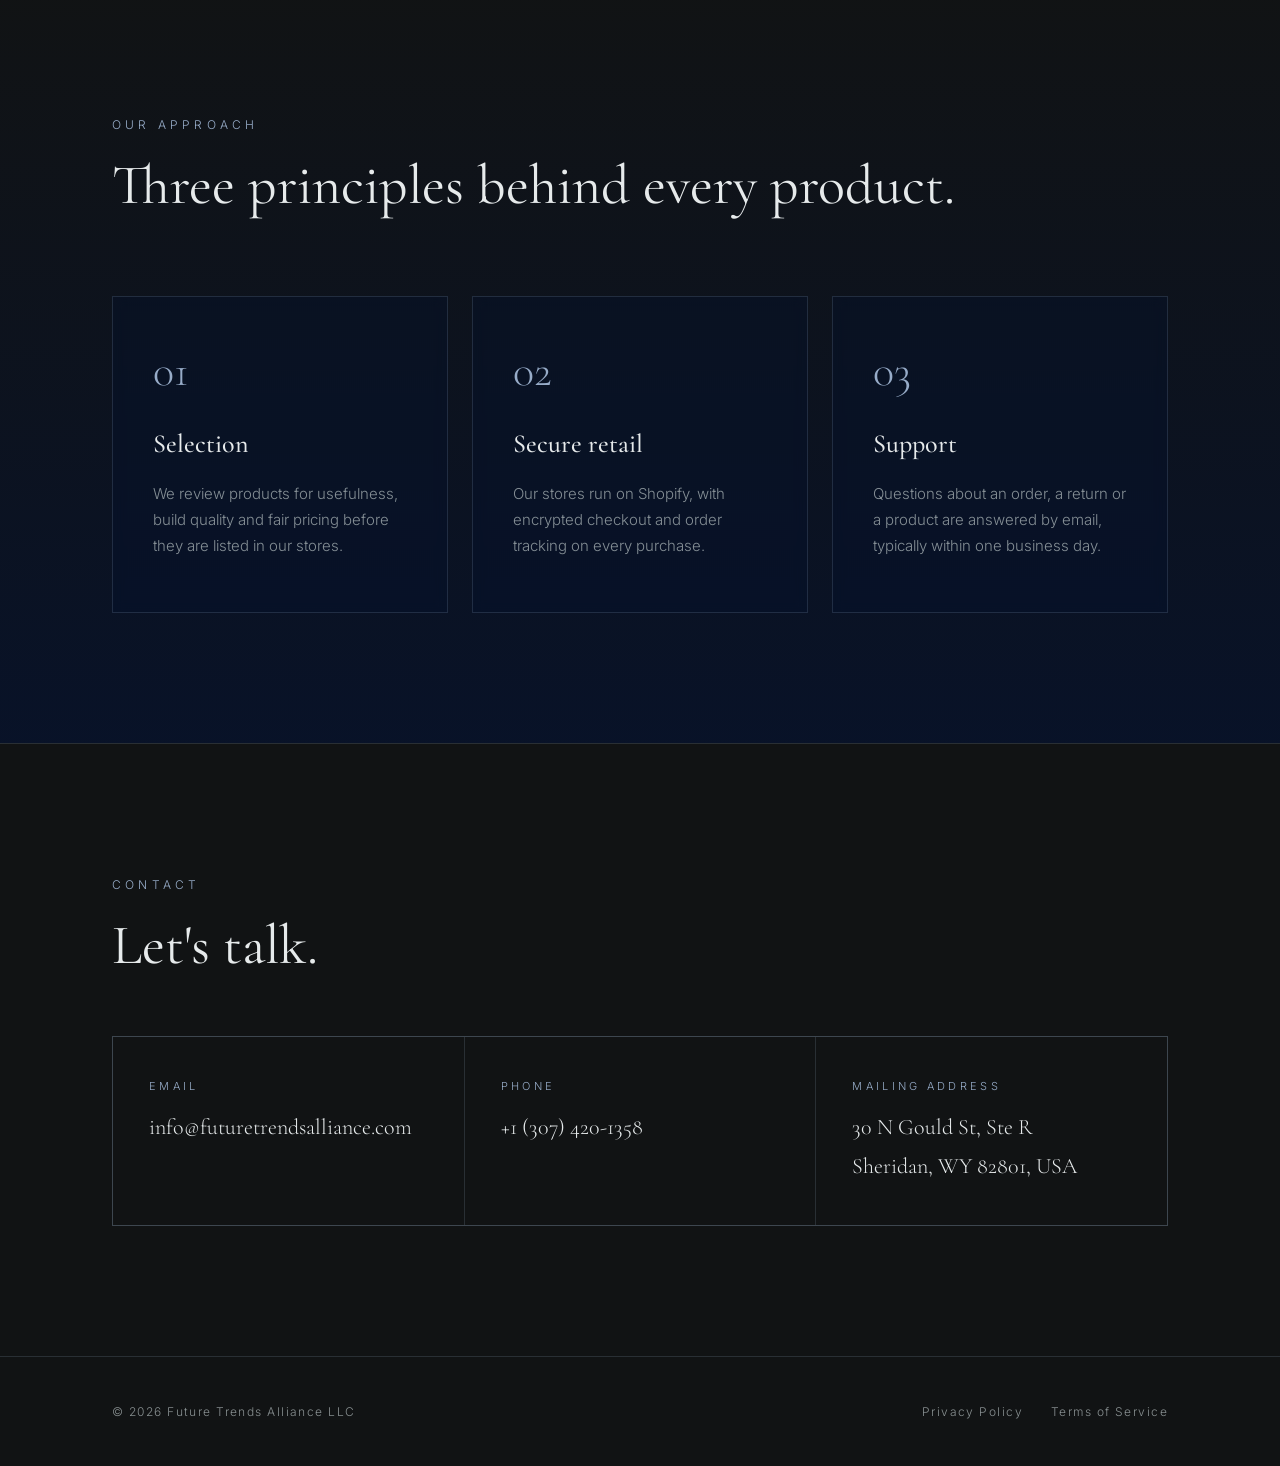
==== commit 80e06b61: "Update index.html" ====
--- a/index.html
+++ b/index.html
@@ -4,7 +4,7 @@
 <meta charset="utf-8">
 <meta name="viewport" content="width=device-width, initial-scale=1">
 <title>Future Trends Alliance LLC</title>
-<meta name="description" content="Future Trends Alliance LLC is a Wyoming e-commerce company curating and selling consumer products online.">
+<meta name="description" content="Future Trends Alliance LLC is an e-commerce company curating and selling consumer products online.">
 <meta name="theme-color" content="#111314">
 <link rel="stylesheet" href="style.css">
 <script>document.documentElement.className="js"</script>
@@ -19,7 +19,7 @@
   <div class="blob b1"></div><div class="blob b2"></div><div class="blob b3"></div>
   <canvas id="flow" aria-hidden="true"></canvas>
   <div class="wrap">
-    <div class="eyebrow rise">Wyoming · United States</div>
+    <div class="eyebrow rise">E-commerce · United States</div>
     <h1 class="rise d1">Curated products for <em>modern</em> living.</h1>
     <p class="rise d2">Future Trends Alliance LLC is an e-commerce company that discovers well-made, practical products and brings them directly to customers through its online stores.</p>
     <a class="btn rise d3" href="#contact">Get in touch</a>
@@ -35,10 +35,10 @@
         <div class="label reveal">About us</div>
         <h2 class="reveal d1">A focused company built on careful selection.</h2>
       </div>
-      <p class="lead reveal d2">Future Trends Alliance LLC is a limited liability company organized in the State of Wyoming. We operate online retail stores and sell consumer products directly to customers in the United States, with an emphasis on quality, clear information and dependable service.</p>
+      <p class="lead reveal d2">Future Trends Alliance LLC is a US limited liability company. We operate online retail stores and sell consumer products directly to customers in the United States, with an emphasis on quality, clear information and dependable service.</p>
     </div>
     <div class="stats">
-      <div class="stat reveal"><b>Wyoming</b><span>State of organization</span></div>
+      <div class="stat reveal"><b>Curated</b><span>Product selection</span></div>
       <div class="stat reveal d1"><b>Online</b><span>Direct-to-consumer retail</span></div>
       <div class="stat reveal d2"><b>United States</b><span>Primary market</span></div>
     </div>
